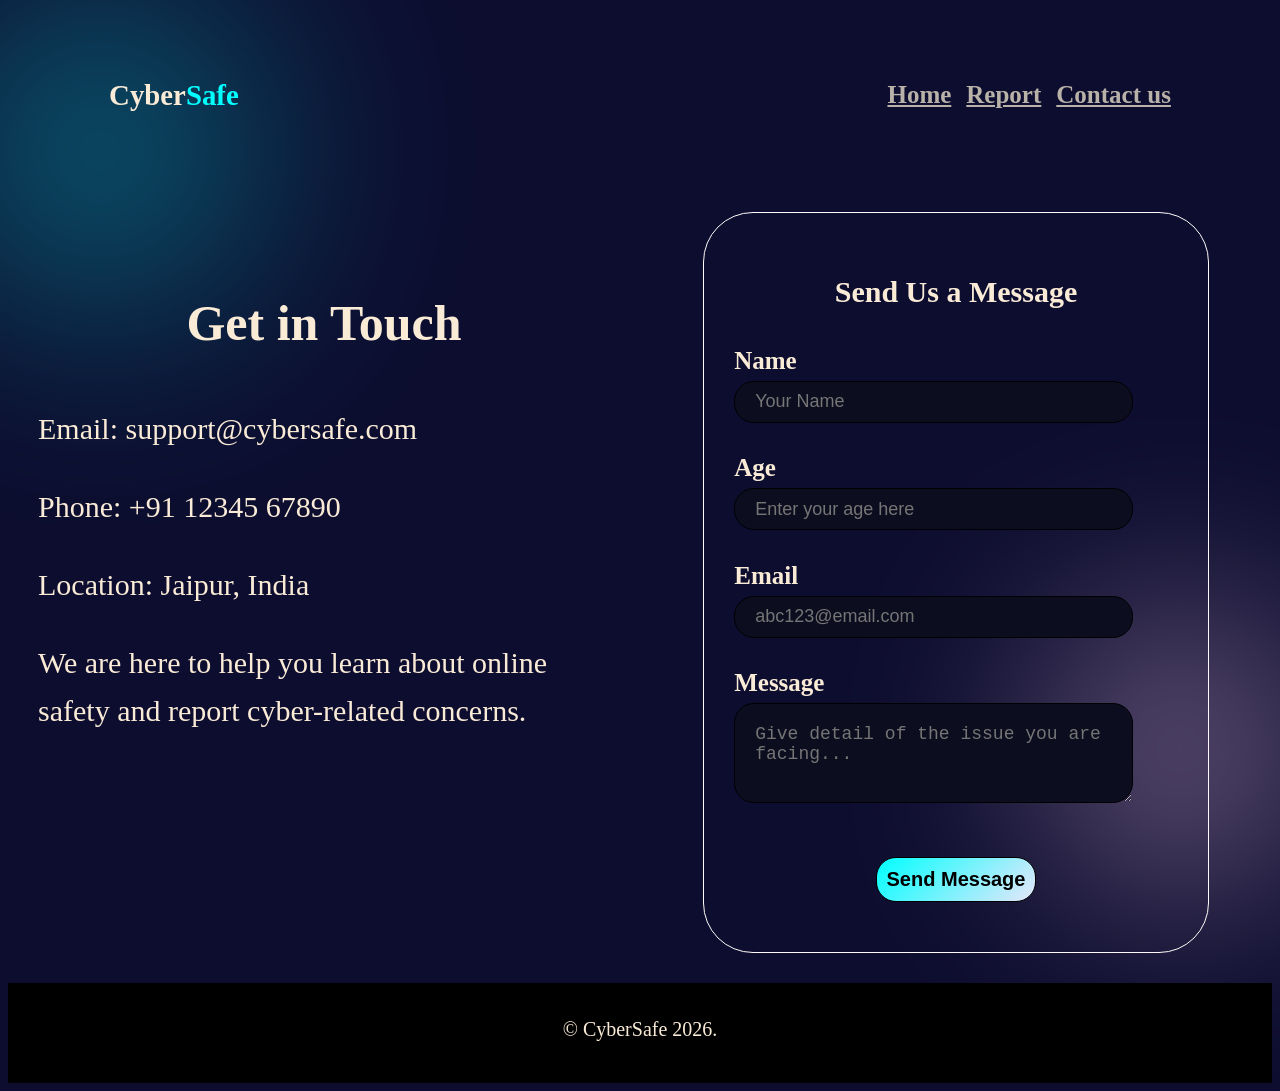
==== contact.html @ e8f2efed "Organise files for GitHub pages" ====
<!DOCTYPE html>
<html>
    <head>
        <title>CyberSafe</title>
        <meta name="viewport" content="width=device-width initial-scale=1.0">
        <link rel="stylesheet" href="style/stylecontact.css">
    </head>
    <body>
        <div class="grid-container">
            <div class="blur1"></div>
            <div class="blur2"></div>
            <nav class="navbar">
            <div class="icon">
                <h1>Cyber<span class="span">Safe</span></h1>
            </div>
            <ul class="nav-links">
                <li><a href="index.html">Home</a></li>
                <li><a href="report.html">Report</a></li>
                <li><a href="contact.html">Contact us</a></li>
            </ul>
        </nav>
            <main class="contact-grid">
                <section class="contact-info">
                    <h2>Get in Touch</h2>
                    <p>Email: support@cybersafe.com</p>
                    <p>Phone: +91 12345 67890</p>
                    <p>Location: Jaipur, India</p>
                    <p>We are here to help you learn about online safety and report cyber-related concerns.</p>
                </section>
                <section class="contact-form">
                    <h2>Send Us a Message</h2>
                    <form>
                        <label>Name</label><br>
                        <input type="text" placeholder="Your Name" required><br><br>
                        <label>Age</label><br>
                        <input type="text" placeholder="Enter your age here"><br><br>
                        <label>Email</label><br>
                        <input type="email" placeholder="abc123@email.com" required><br><br>
                        <label>Message</label><br>
                        <textarea rows="3" placeholder="Give detail of the issue you are facing..."></textarea><br><br>
                        <button type="submit">Send Message</button>
                    </form>
                </section>
            </main>
        </div>
        <footer>
            <p>&copy; CyberSafe 2026.</p>
        </footer>
    </body>
</html>
---- style/stylecontact.css ----
* {
    box-sizing: border-box;
}
body {
    background-color: rgb(13, 13, 47);
    color: antiquewhite;
    min-height: 100vh;
    line-height: 1.6;
    display: flex;
    flex-direction: column;
    .blur1 {
        position: absolute;
        width: 300px;
        height: 300px;
        border-radius: 50%;
        z-index: -1;
        opacity: 0.4;
        top: 0; 
        left: -50px; 
        background: aqua;
        filter: blur(120px);
    } 
    .blur2 {
        position: absolute;
        width: 300px;
        height: 300px;
        border-radius: 50%;
        z-index: -1;
        opacity: 0.4;
        top: 600px;
        right: -50px;
        background: rgb(223, 186, 223);
        filter: blur(100px);
    }
    .navbar {
        display: flex;
        justify-content: space-between;
        align-items: center;
        padding: 40px 8%;
    }
    .icon {
        font-size: larger;
    }
    .span {
        color: aqua;
    }
    a {
        color: rgb(185, 178, 169);
        font-size: 25px;
    }
    a:hover {
        color: antiquewhite;
        transform: translateY(-5px);
        font-size: 30px;
    }
    ul {
        font-size: larger;
        font-weight: bolder;
        list-style: none;
        display: flex;
        gap: 15px;
    }
    .contact-grid {
        display: grid;
        grid-template-columns: repeat(2, 1fr);
        flex: 1;
    }
    .contact-info {
        margin: 30px auto;
        padding: 30px;
    }
    .contact-info h2 {
        text-align: center;
        font-size: 50px;
    }
    .contact-info p {
        display: flex;
        flex-direction: column;
        font-size: 30px;
    }
    .contact-form {
        border: 1px solid snow;
        border-radius: 50px;
        margin: 30px auto;
        padding: 30px;
        width: 80%;
    }
    .contact-form h2 {
        text-align: center;
        font-size: 30px;
    }
    .contact-form label {
        font-size: 25px;
        font-weight: bold;
    }
    .contact-form input {
        background-color: rgb(13, 13, 32);
        border: 1px solid black;
        border-radius: 20px;
        width: 90%;
        height: 40px;
        font-size: 18px;
        color: antiquewhite;
        padding: 20px;
    }
    .contact-form textarea {
        background-color: rgb(13, 13, 32);
        border: 1px solid black;
        border-radius: 20px;
        width: 90%;
        height: 100px;
        font-size: 18px;
        color: antiquewhite;
        padding: 20px;
    }
    .contact-form button {
        background: linear-gradient(135deg, aqua, lavender);
        -webkit-background-clip: border-box;
        border: 1px solid;
        border-radius: 20px;
        font-size: 20px;
        font-weight: bold;
        padding: 10px;
        margin: 20px auto;
        display: block;
    }
    footer {
        margin-top: auto;
        min-height: 100px;
        width: 100%;
        background-color: black;
    }
    footer p {
        font-size: 20px;
        margin: 30px auto;
        text-align: center;
    }
}
@media (max-width: 768px) {
    .navbar {
        padding: 30px 5%;
        flex-wrap: wrap;
        gap: 15px;
    }
    ul {
        padding: 0;
        gap: 10px;
        flex-wrap: wrap;
        justify-content: center;
    }
    .contact-grid {
        display: flex;
        flex-direction: column;
    }
    .contact-info {
        margin: 20px auto;
        padding: 20px;
        width: 90%;
    }
    .contact-info h2 {
        font-size: 40px;
    }
    .contact-info p {
        font-size: 22px;
    }
    .contact-form {
        width: 90%;
        margin: 20px auto;
        padding: 25px;
    }
    .contact-form h2 {
        font-size: 28px;
    }
    .contact-form label {
        font-size: 20px;
    }
    .contact-form input,
    .contact-form textarea {
        width: 100%;
    }
    footer {
        position: static;
        height: auto;
        margin-top: 30px;
        padding: 10px;
    }
    footer p {
        font-size: 17px;
        margin: 15px auto;
    }
}
@media (max-width: 480px) {
    .navbar {
        flex-direction: column;
        gap: 15px;
        padding: 20px;
    }
    ul {
        flex-direction: column;
        text-align: center;
        gap: 8px;
        padding: 0;
    }
    .contact-grid {
        display: flex;
        flex-direction: column;
    }
    .contact-info {
        width: 100%;
        padding: 15px;
        margin: 15px auto;
    }
    .contact-info h2 {
        font-size: 32px;
    }
    .contact-info p {
        font-size: 18px;
    }
    .contact-form {
        width: 92%;
        padding: 20px;
        margin: 15px auto;
        border-radius: 25px;
    }
    .contact-form h2 {
        font-size: 24px;
    }
    .contact-form label {
        font-size: 18px;
    }
    .contact-form input,
    .contact-form textarea {
        width: 100%;
        font-size: 16px;
    }
    .contact-form input {
        height: 40px;
        padding: 10px;
    }
    .contact-form textarea {
        height: 100px;
        padding: 10px;
    }
    .contact-form button {
        font-size: 17px;
        padding: 10px 20px;
        width: fit-content;
    }
    footer p {
        font-size: 14px;
    }
    .blur1,
    .blur2 {
        width: 200px;
        height: 200px;
    }
}
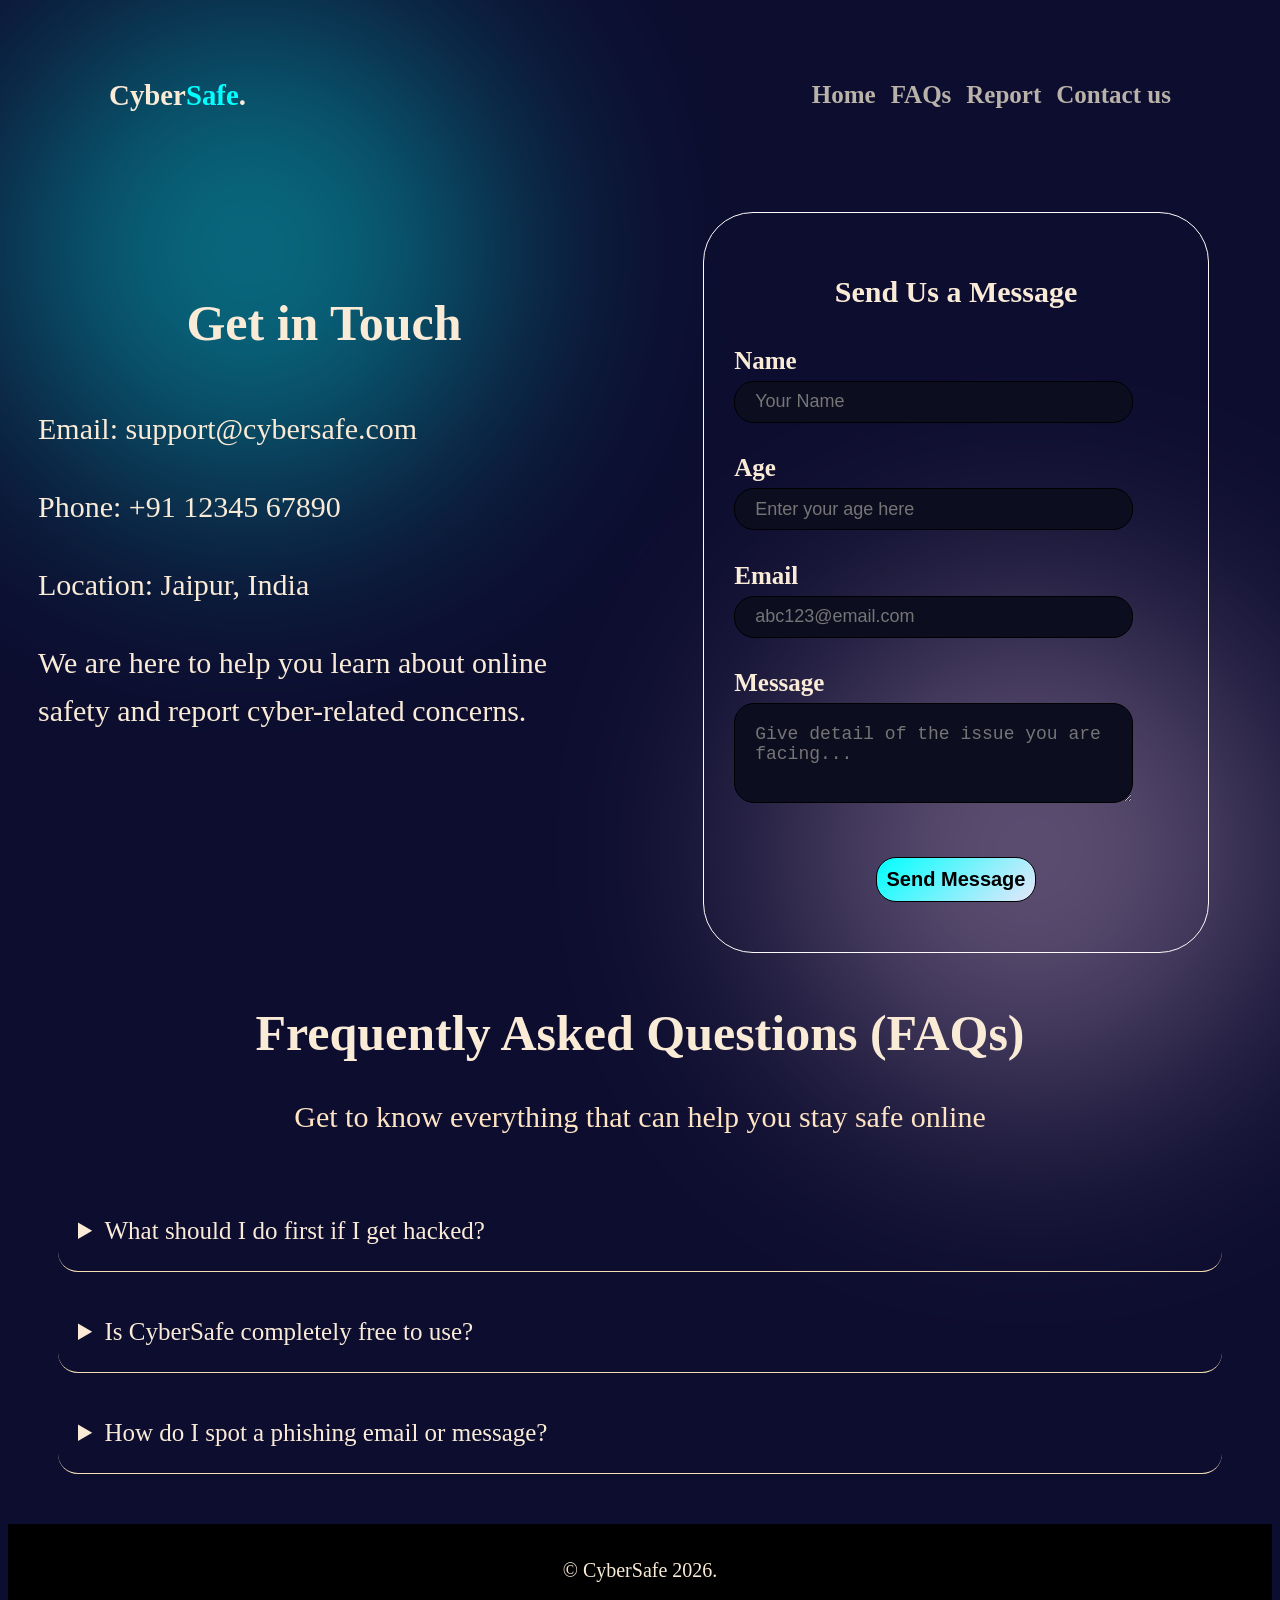
==== commit d786e527: "Add and scroll to FAQs" ====
--- a/contact.html
+++ b/contact.html
@@ -11,10 +11,11 @@
             <div class="blur2"></div>
             <nav class="navbar">
             <div class="icon">
-                <h1>Cyber<span class="span">Safe</span></h1>
+                <h1>Cyber<span class="span">Safe</span>.</h1>
             </div>
             <ul class="nav-links">
                 <li><a href="index.html">Home</a></li>
+                <li><a href="#faq">FAQs</a></li>
                 <li><a href="report.html">Report</a></li>
                 <li><a href="contact.html">Contact us</a></li>
             </ul>
@@ -41,6 +42,31 @@
                         <button type="submit">Send Message</button>
                     </form>
                 </section>
+                <div class="faq" id="faq">
+                <h2>Frequently Asked Questions (FAQs)</h2>
+                <p>Get to know everything that can help you stay safe online</p>
+                <div class="accordion">
+                    <details>
+                        <summary>What should I do first if I get hacked?</summary>
+                        <div class="accordion-content">
+                            <p>Immediately change password on affected accounts, enable Two-Factor Authentication (2FA), and disconnect compromised devices 
+                            from Wi-Fi.</p>
+                        </div>
+                    </details>
+                    <details>
+                        <summary>Is CyberSafe completely free to use?</summary>
+                        <div class="accordion-content">
+                            <p>Yes, our basic breach monitoring and scam reporting tools are 100% free for everyone.</p>
+                        </div>
+                    </details>
+                    <details>
+                        <summary>How do I spot a phishing email or message?</summary>
+                        <div class="accordion-content">
+                            <p>Check the sender's actual email address, look for urgent demand language, and never click links promising instant money or unexpected packages.</p>
+                        </div>
+                    </details>
+                </div>
+            </div>
             </main>
         </div>
         <footer>
--- a/style/stylecontact.css
+++ b/style/stylecontact.css
@@ -1,6 +1,9 @@
 * {
     box-sizing: border-box;
 }
+html {
+        scroll-behavior: smooth;
+    }
 body {
     background-color: rgb(13, 13, 47);
     color: antiquewhite;
@@ -10,27 +13,27 @@
     flex-direction: column;
     .blur1 {
         position: absolute;
-        width: 300px;
-        height: 300px;
+        width: 500px;
+        height: 500px;
         border-radius: 50%;
         z-index: -1;
         opacity: 0.4;
         top: 0; 
-        left: -50px; 
+        left: 0; 
         background: aqua;
         filter: blur(120px);
     } 
     .blur2 {
         position: absolute;
-        width: 300px;
-        height: 300px;
+        width: 500px;
+        height: 500px;
         border-radius: 50%;
         z-index: -1;
         opacity: 0.4;
         top: 600px;
-        right: -50px;
+        right: 0;
         background: rgb(223, 186, 223);
-        filter: blur(100px);
+        filter: blur(120px);
     }
     .navbar {
         display: flex;
@@ -47,11 +50,10 @@
     a {
         color: rgb(185, 178, 169);
         font-size: 25px;
+        text-decoration: none;
     }
     a:hover {
         color: antiquewhite;
-        transform: translateY(-5px);
-        font-size: 30px;
     }
     ul {
         font-size: larger;
@@ -115,7 +117,7 @@
     }
     .contact-form button {
         background: linear-gradient(135deg, aqua, lavender);
-        -webkit-background-clip: border-box;
+        background-clip: border-box;
         border: 1px solid;
         border-radius: 20px;
         font-size: 20px;
@@ -123,6 +125,41 @@
         padding: 10px;
         margin: 20px auto;
         display: block;
+        cursor: pointer;
+    }
+    .faq {
+        grid-column: span 3;
+    }
+    .faq h2 {
+        text-align: center;
+        font-size: 50px;
+        margin: 10px;
+    }
+    .faq> p {
+        text-align: center;
+        font-size: 30px;
+        margin: 20px;
+        color: bisque;
+    }
+    .accordion {
+        margin: 20px;
+        padding: 20px;
+    }
+    .accordion summary {
+        border-bottom: 1px solid wheat;
+        border-radius: 20px;
+        margin: 10px;
+        padding: 20px;
+        font-size: 25px;
+    }
+    .accordion-content p {
+        margin: 20px;
+        padding: 10px;
+        font-size: 25px;
+        color: rgb(232, 239, 174);
+    }
+    html {
+        scroll-behavior: smooth;
     }
     footer {
         margin-top: auto;
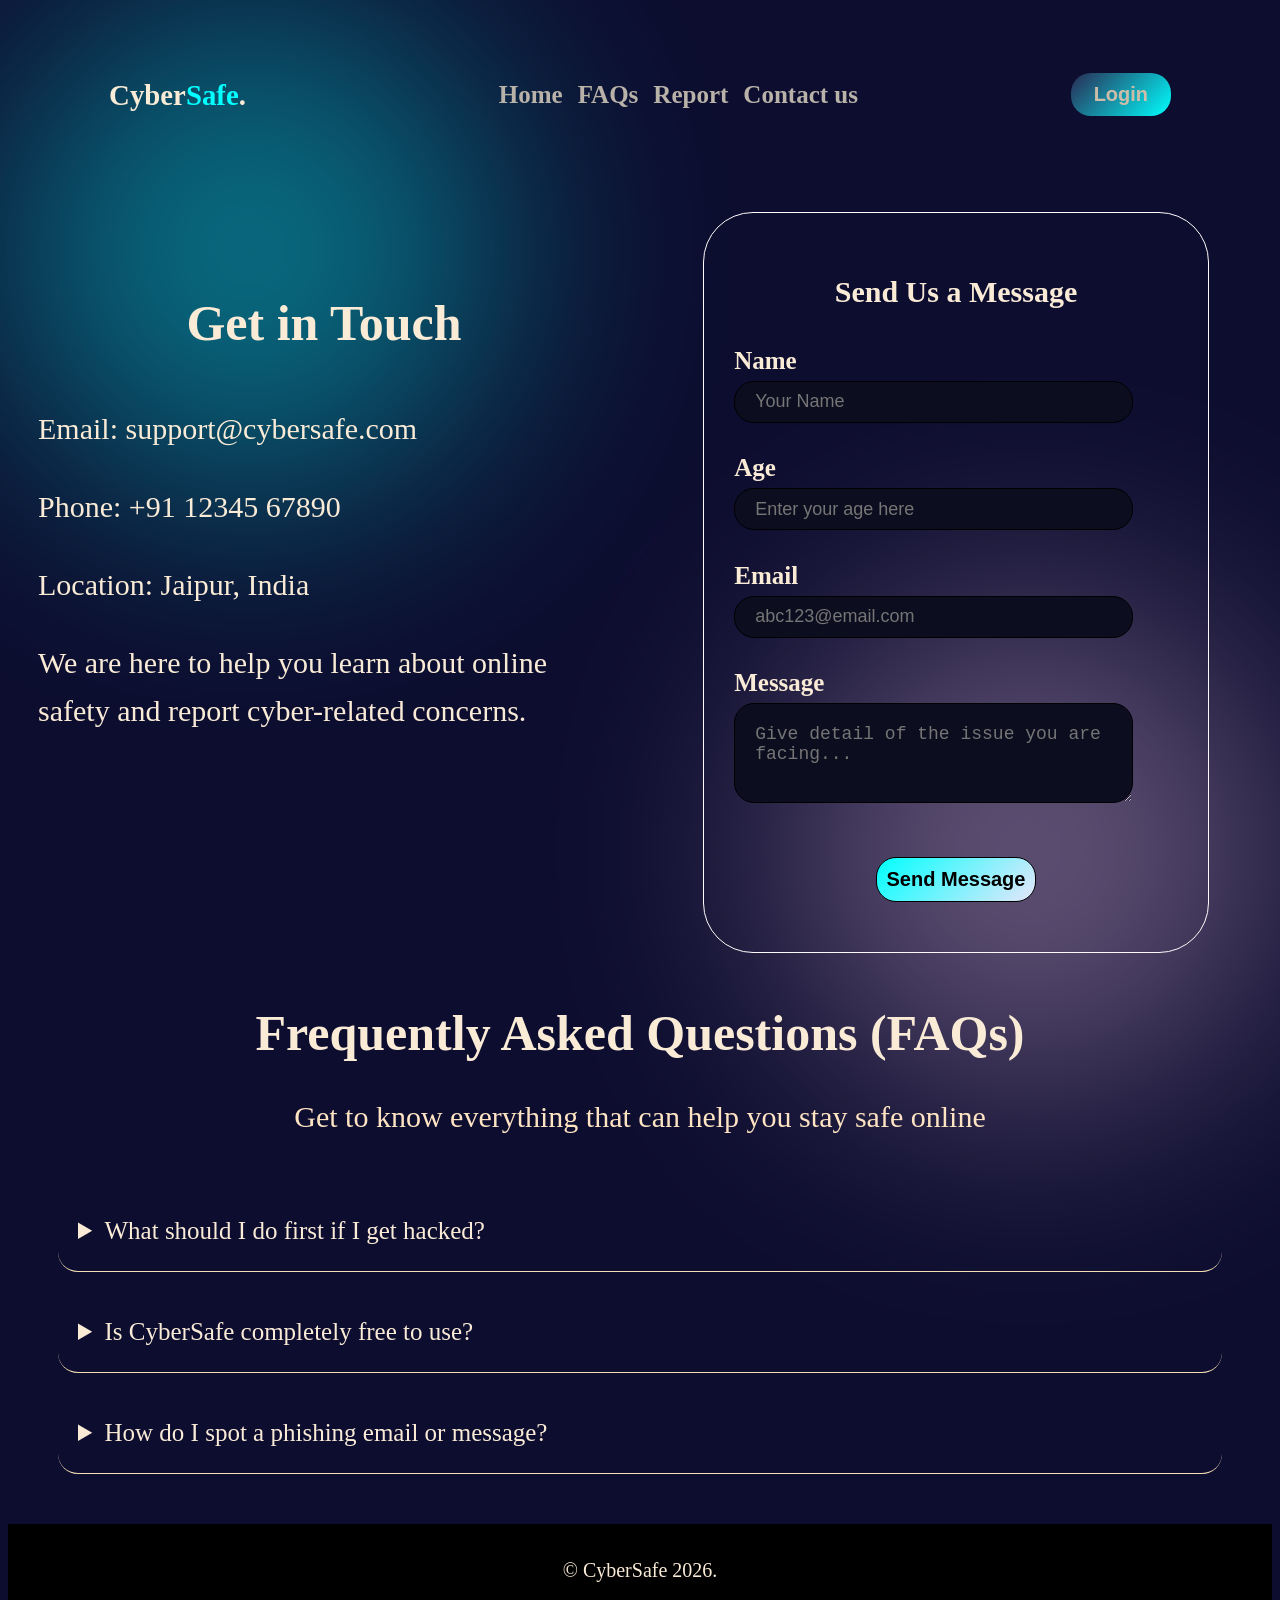
==== commit 2f419243: "Added login button on contact page" ====
--- a/contact.html
+++ b/contact.html
@@ -19,6 +19,9 @@
                 <li><a href="report.html">Report</a></li>
                 <li><a href="contact.html">Contact us</a></li>
             </ul>
+            <div class="login">
+                <a href="loginform.html"><button>Login</button></a>
+            </div>
         </nav>
             <main class="contact-grid">
                 <section class="contact-info">
--- a/style/stylecontact.css
+++ b/style/stylecontact.css
@@ -62,6 +62,18 @@
         display: flex;
         gap: 15px;
     }
+    .login button {
+        border: none;
+        border-radius: 20px;
+        width: 100px;
+        padding: 10px;
+        font-size: 20px;
+        font-weight: bold;
+        color: rgb(205, 190, 170);
+        background: linear-gradient(135deg, rgb(42, 42, 83), aqua);
+        background-clip: border-box;
+        cursor: pointer;
+    }
     .contact-grid {
         display: grid;
         grid-template-columns: repeat(2, 1fr);
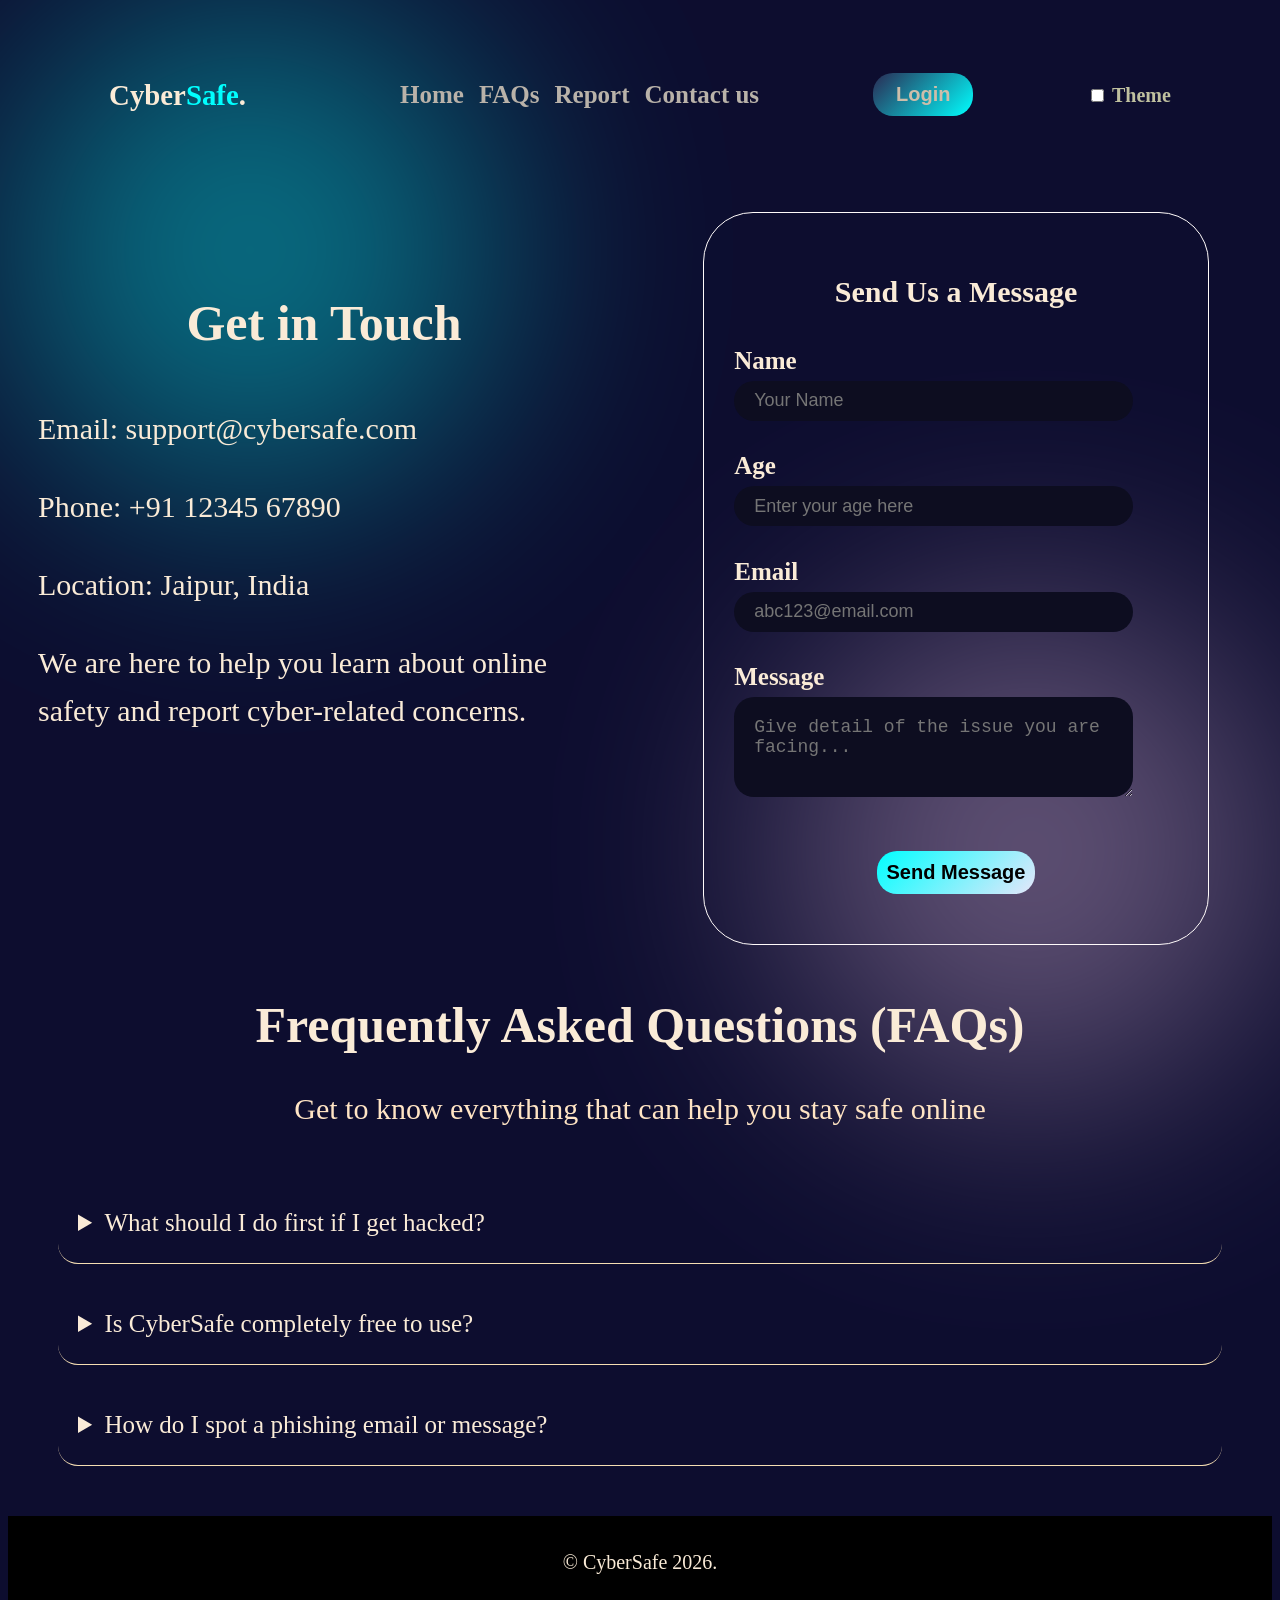
==== commit 5cf8add7: "Added theme button" ====
--- a/contact.html
+++ b/contact.html
@@ -22,6 +22,10 @@
             <div class="login">
                 <a href="loginform.html"><button>Login</button></a>
             </div>
+            <label class="theme">
+                <input type="checkbox">
+                <span class="mode">Theme</span>
+            </label>
         </nav>
             <main class="contact-grid">
                 <section class="contact-info">
--- a/style/stylecontact.css
+++ b/style/stylecontact.css
@@ -4,6 +4,77 @@
 html {
         scroll-behavior: smooth;
     }
+body:has(.theme input:checked) {
+        background-color: rgb(171, 200, 212);
+        .blur1 {
+            background: rgb(20, 16, 57);
+        }
+        .blur2 {
+            background: rgb(68, 28, 78);
+        }
+        .navbar a {
+            color: rgb(43, 88, 49);
+        }
+        a:hover {
+            color: rgb(14, 34, 16);
+        }
+        .icon {
+            color: rgb(33, 31, 73);
+        }
+        .icon span {
+            color: aquamarine;
+        }
+        .login button {
+            color: rgb(17, 42, 21);
+            background: linear-gradient(135deg, rgb(20, 16, 57), rgb(0, 255, 255));
+        }
+        .theme {
+            color: rgb(20, 16, 57);
+        }
+        .contact-info h2 {
+            color: rgb(20, 16, 57);
+        }
+        .contact-info p {
+            color: rgb(43, 88, 49);
+            font-weight: bold;
+        }
+        .contact-form {
+            border: 5px solid rgb(83, 36, 92);
+            border-radius: 40px;
+            background-color: rgb(171, 200, 212);
+        }
+        .contact-form h2 {
+            color: rgb(20, 16, 57);
+        }
+        .contact-form label {
+            color: rgb(43, 88, 49);
+        }
+        .contact-form input,
+        .contact-form textarea {
+            color: rgb(43, 88, 49);
+            background-color: rgb(159, 185, 196);
+        }
+        .contact-form button {
+            color: rgb(17, 42, 21);
+            background: linear-gradient(135deg, rgb(20, 16, 57), rgb(177, 160, 194));
+        }   
+        .faq h2 {
+            color: rgb(43, 28, 65);
+        }
+        .faq > p {
+            font-weight: bold;
+            color: rgb(63, 109, 129);
+        }
+        .accordion summary {
+            border-bottom: 5px solid rgb(38, 15, 43);
+            color: rgb(30, 65, 28);
+            font-weight: bold;
+        }
+        .accordion-content p {
+            color: rgb(52, 116, 60);
+            font-weight: bold;
+        }  
+    } 
 body {
     background-color: rgb(13, 13, 47);
     color: antiquewhite;
@@ -74,6 +145,11 @@
         background-clip: border-box;
         cursor: pointer;
     }
+    .theme {
+            color: rgb(191, 192, 159);
+            font-size: 20px;
+            font-weight: bold;
+    }
     .contact-grid {
         display: grid;
         grid-template-columns: repeat(2, 1fr);
@@ -109,7 +185,7 @@
     }
     .contact-form input {
         background-color: rgb(13, 13, 32);
-        border: 1px solid black;
+        border: none;
         border-radius: 20px;
         width: 90%;
         height: 40px;
@@ -119,7 +195,7 @@
     }
     .contact-form textarea {
         background-color: rgb(13, 13, 32);
-        border: 1px solid black;
+        border: none;
         border-radius: 20px;
         width: 90%;
         height: 100px;
@@ -130,7 +206,7 @@
     .contact-form button {
         background: linear-gradient(135deg, aqua, lavender);
         background-clip: border-box;
-        border: 1px solid;
+        border: none;
         border-radius: 20px;
         font-size: 20px;
         font-weight: bold;
